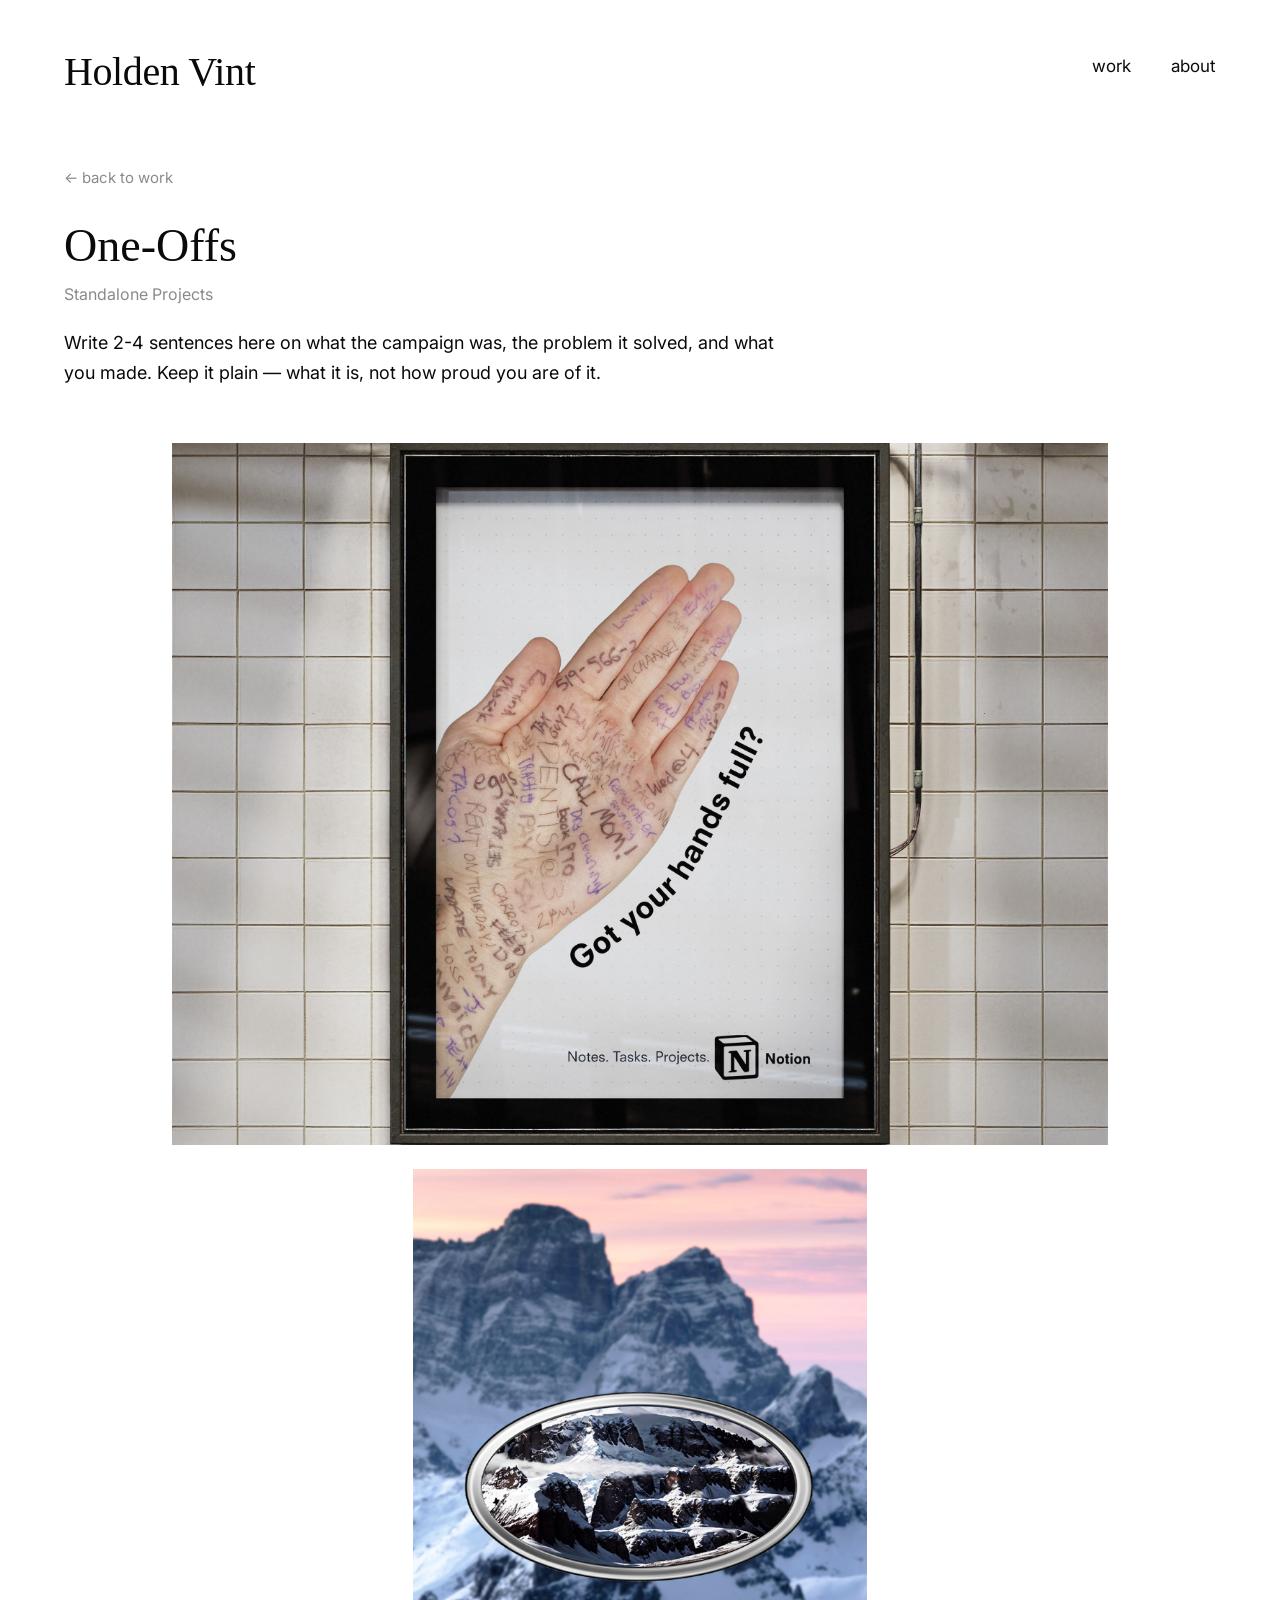
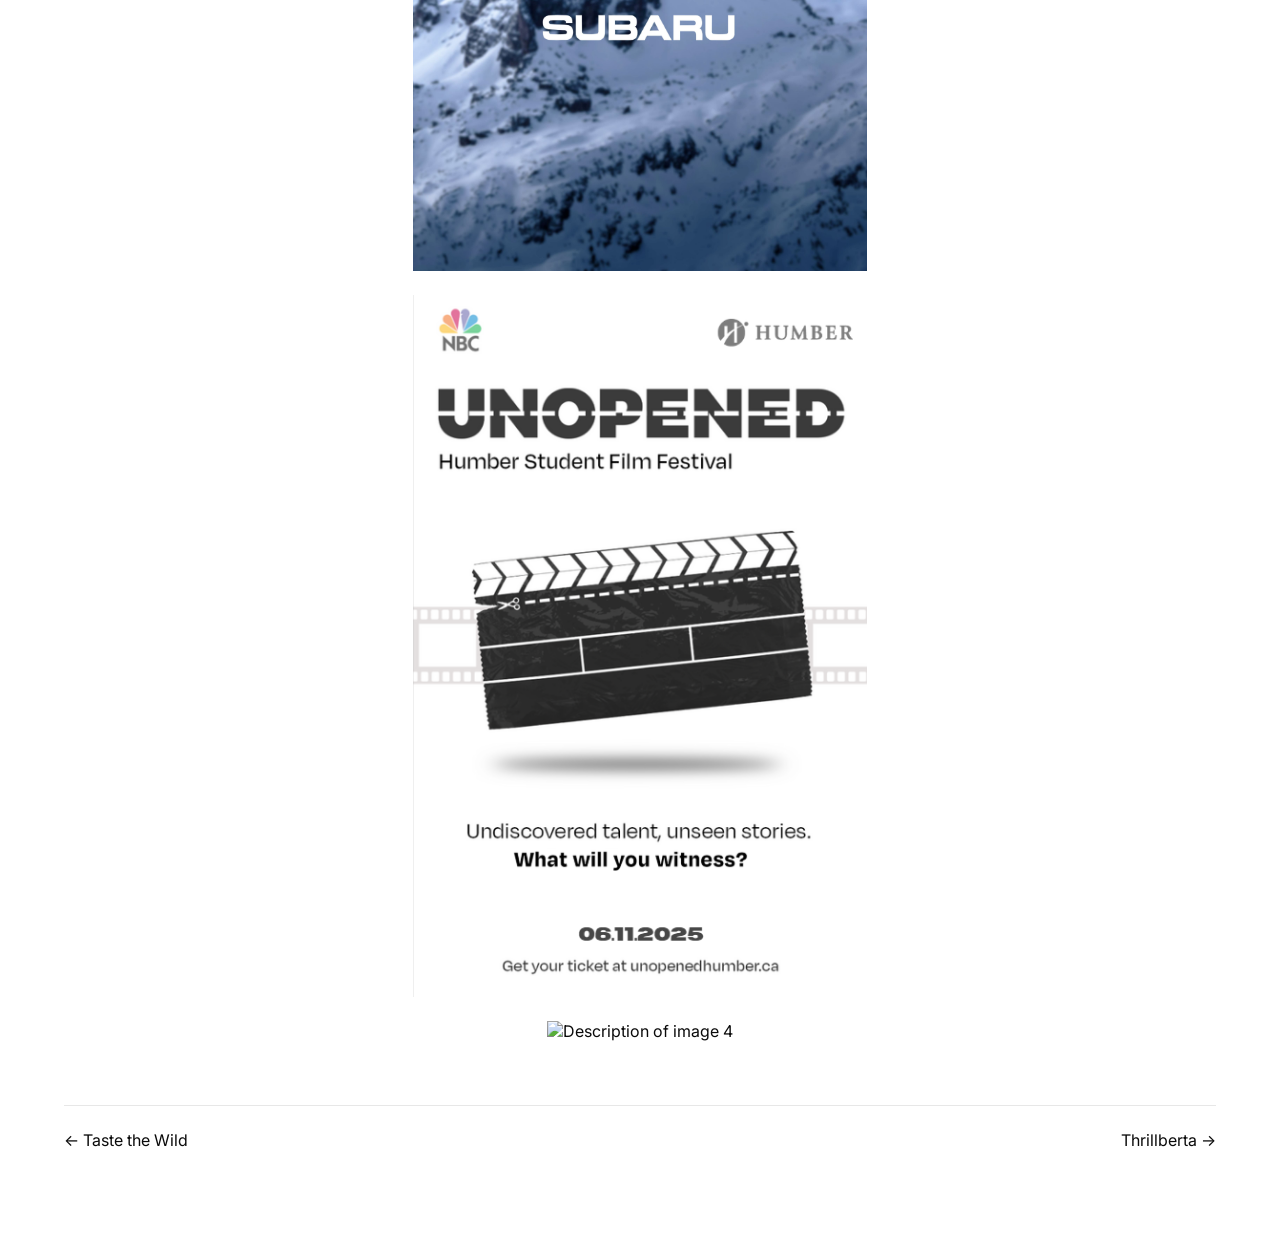
==== projects/one-offs.html @ b05cee5e "add site files" ====
<!DOCTYPE html>
<html lang="en">
<head>
  <meta charset="UTF-8">
  <meta name="viewport" content="width=device-width, initial-scale=1.0">
  <title>Holden Vint — One-Offs</title>
  <link rel="stylesheet" href="../style.css">
</head>
<body>

  <header class="site-header">
<a href="../index.html"><div class="wordmark">Holden Vint</div></a>
    <nav class="site-nav">
      <a href="../index.html">work</a>
      <a href="../about.html">about</a>
    </nav>
  </header>

  <section class="project-header">
    <a class="back-link" href="../index.html">&larr; back to work</a>
    <h1 class="project-title">One-Offs</h1>
    <div class="project-meta">Standalone Projects </div>
<p class="project-description">
  Write 2-4 sentences here on what the campaign was, the problem it solved,
  and what you made. Keep it plain — what it is, not how proud you are of it.
</p>
  </section>

  <!--
    PROJECT MEDIA
    All images/videos for THIS project live in one folder:
      images/one-offs/
    Drop new files straight into that folder, then add a line
    below pointing to them. Filenames only need to be unique
    WITHIN this folder — every project has its own, so
    "01.jpg" in one project never touches "01.jpg" in another.

    Each item is wrapped in a .media-frame div — keep that
    wrapper, it's what keeps tall (portrait) images from
    running off the page. Landscape and portrait images can
    be mixed freely in any order.

    For a video, swap the <img> line for:
      <video src="../images/one-offs/01.mp4" controls></video>
  -->

  <main class="project-media">
    <div class="media-frame">
      <img src="../images/one-offs/01.jpg" alt="Description of image 1">
    </div>
    <div class="media-frame">
      <img src="../images/one-offs/02.jpg" alt="Description of image 2">
    </div>
    <div class="media-frame">
      <img src="../images/one-offs/03.jpg" alt="Description of image 3">
    </div>
    <div class="media-frame">
      <img src="../images/one-offs/04.jpg" alt="Description of image 4">
    </div>
  </main>

  <!--
    PREV / NEXT
    Point these at the actual neighboring project files once you've
    named them. Fine to leave pointing at index.html for now.
  -->
<nav class="project-nav">
    <a href="taste-the-wild.html">&larr; Taste the Wild</a>
    <a href="thrillberta.html">Thrillberta &rarr;</a>
</nav>

</body>
</html>
---- style.css ----
/* =========================================================
   PORTFOLIO STYLESHEET
   This one file controls every page. Edit colors/fonts here
   and it changes everywhere at once.
   ========================================================= */

@import url('https://fonts.googleapis.com/css2?family=Fraunces:ital,wght@0,400;0,500;1,400&family=Inter:wght@400;500&display=swap');

/* ---------------------------------------------------------
   WORDMARK FONT — Gloucester MT Extra Condensed
   This is a licensed Monotype font (it ships with MS Office
   on most Mac/PC installs) — it can't be pulled from a free
   font CDN the way Fraunces/Inter above can.

   If you own it: find the font file on your computer (see
   README.txt for exactly where to look), rename it to
   match one of the filenames below, and drop it in the
   /fonts folder. The site will pick it up automatically —
   nothing else to change.

   Until then, the wordmark falls back to a condensed serif
   that's a reasonable stand-in.
   --------------------------------------------------------- */
@font-face {
  font-family: 'Gloucester MT Extra Condensed';
  src: url('fonts/GloucesterMTExtraCondensed.woff2') format('woff2'),
       url('fonts/GloucesterMTExtraCondensed.ttf') format('truetype'),
       url('fonts/GloucesterMTExtraCondensed.otf') format('opentype');
  font-weight: normal;
  font-style: normal;
  font-display: swap;
}

:root {
  --ink: #0a0a0a;
  --paper: #ffffff;
  --grey: #8a8a8a;
  --line: #e7e7e7;
  --gap: 24px;
  --max-width: 1400px;
}

* { box-sizing: border-box; }

html, body {
  margin: 0;
  padding: 0;
  background: var(--paper);
  color: var(--ink);
  font-family: 'Inter', -apple-system, sans-serif;
}

body {
  padding: 48px 64px 96px;
}

@media (max-width: 700px) {
  body { padding: 28px 20px 64px; }
}

a {
  color: inherit;
  text-decoration: none;
}

/* ---------- Header / Nav ---------- */

.site-header {
  display: flex;
  justify-content: space-between;
  align-items: flex-start;
  max-width: var(--max-width);
  margin: 0 auto 72px;
}

.wordmark {
  font-family: 'Gloucester MT Extra Condensed', 'Bell MT', Georgia, 'Times New Roman', serif;
  font-stretch: condensed;
  font-size: 40px;
  font-weight: 400;
  letter-spacing: -0.01em;
}

.site-nav {
  display: flex;
  gap: 40px;
  font-size: 17px;
  margin-top: 8px;
}

.site-nav a {
  position: relative;
  padding-bottom: 2px;
}

.site-nav a.active::after,
.site-nav a:hover::after {
  content: "";
  position: absolute;
  left: 0;
  bottom: -2px;
  width: 100%;
  height: 1px;
  background: var(--ink);
}

@media (max-width: 700px) {
  .site-header { flex-direction: column; gap: 20px; }
  .site-nav { gap: 24px; }
}

/* ---------- Work grid (index.html) ---------- */

.work-grid {
  max-width: var(--max-width);
  margin: 0 auto;
  display: grid;
  grid-template-columns: 1fr 1fr;
  gap: var(--gap);
}

@media (max-width: 800px) {
  .work-grid { grid-template-columns: 1fr; }
}

.work-tile {
  position: relative;
  display: block;
  aspect-ratio: 3 / 2;
  overflow: hidden;
  background: var(--ink);
}

.work-tile img,
.work-tile video {
  width: 100%;
  height: 100%;
  object-fit: cover;
  display: block;
  transition: transform 0.5s ease;
}

.work-tile:hover img,
.work-tile:hover video {
  transform: scale(1.03);
}

.work-tile .tile-label {
  position: absolute;
  left: 0;
  right: 0;
  bottom: 0;
  padding: 16px 20px;
  display: flex;
  justify-content: space-between;
  align-items: baseline;
  color: #fff;
  font-size: 14px;
  opacity: 0;
  transform: translateY(6px);
  transition: opacity 0.25s ease, transform 0.25s ease;
  background: linear-gradient(to top, rgba(0,0,0,0.55), rgba(0,0,0,0));
}

.work-tile:hover .tile-label {
  opacity: 1;
  transform: translateY(0);
}

.tile-label .tag {
  color: rgba(255,255,255,0.7);
}

/* placeholder look for tiles with no image yet */
.work-tile.placeholder {
  display: flex;
  align-items: center;
  justify-content: center;
}

.work-tile.placeholder .plus {
  color: rgba(255,255,255,0.55);
  font-size: 20px;
}

/* ---------- About page ---------- */

.about-wrap {
  max-width: 720px;
  margin: 0 auto;
}

.about-wrap h1 {
  font-family: 'Gloucester MT Extra Condensed', 'Bell MT', Georgia, 'Times New Roman', serif;
  font-stretch: condensed;
  font-weight: 400;
  font-style: normal;
  font-size: 32px;
  margin-bottom: 24px;
}
.about-wrap p {
  font-size: 18px;
  line-height: 1.65;
  margin-bottom: 24px;
}

.contact-list {
  margin-top: 48px;
  padding-top: 24px;
  border-top: 1px solid var(--line);
  display: flex;
  flex-direction: column;
  gap: 8px;
  font-size: 16px;
}

/* ---------- Project page ---------- */

.project-header {
  max-width: var(--max-width);
  margin: 0 auto 56px;
}

.back-link {
  display: inline-block;
  margin-bottom: 32px;
  font-size: 15px;
  color: var(--grey);
}

.back-link:hover { color: var(--ink); }

.project-title {
  font-family: 'Gloucester MT Extra Condensed', 'Bell MT', Georgia, 'Times New Roman', serif;
  font-stretch: condensed;
  font-size: 46px;
  font-weight: 400;
  margin: 0 0 12px;
}
.project-meta {
  color: var(--grey);
  font-size: 16px;
}

.project-media {
  max-width: var(--max-width);
  margin: 0 auto;
  display: flex;
  flex-direction: column;
  gap: var(--gap);
}

.project-description {
  max-width: 720px;
  font-size: 18px;
  line-height: 1.65;
  margin-top: 24px;
}

/*
  Every image/video sits in a frame capped at 78% of the screen's
  height. Landscape images fill the width as before (just slightly
  reined in); portrait images now stop well short of a full page
  instead of running on for several scrolls. Both are centered.
*/
.media-frame {
  display: flex;
  justify-content: center;
  align-items: center;
  max-height: 78vh;
  background: transparent;
}

.media-frame img,
.media-frame video {
  display: block;
  width: auto;
  height: auto;
  max-width: 100%;
  max-height: 78vh;
  object-fit: contain;
}

.project-nav {
  max-width: var(--max-width);
  margin: 64px auto 0;
  display: flex;
  justify-content: space-between;
  padding-top: 24px;
  border-top: 1px solid var(--line);
  font-size: 16px;
}

.project-nav .disabled {
  color: var(--grey);
  cursor: default;
  pointer-events: none;
}

.about-photo {
  width: 100%;
  max-width: 420px;
  display: block;
  margin: 0 auto 40px;
}
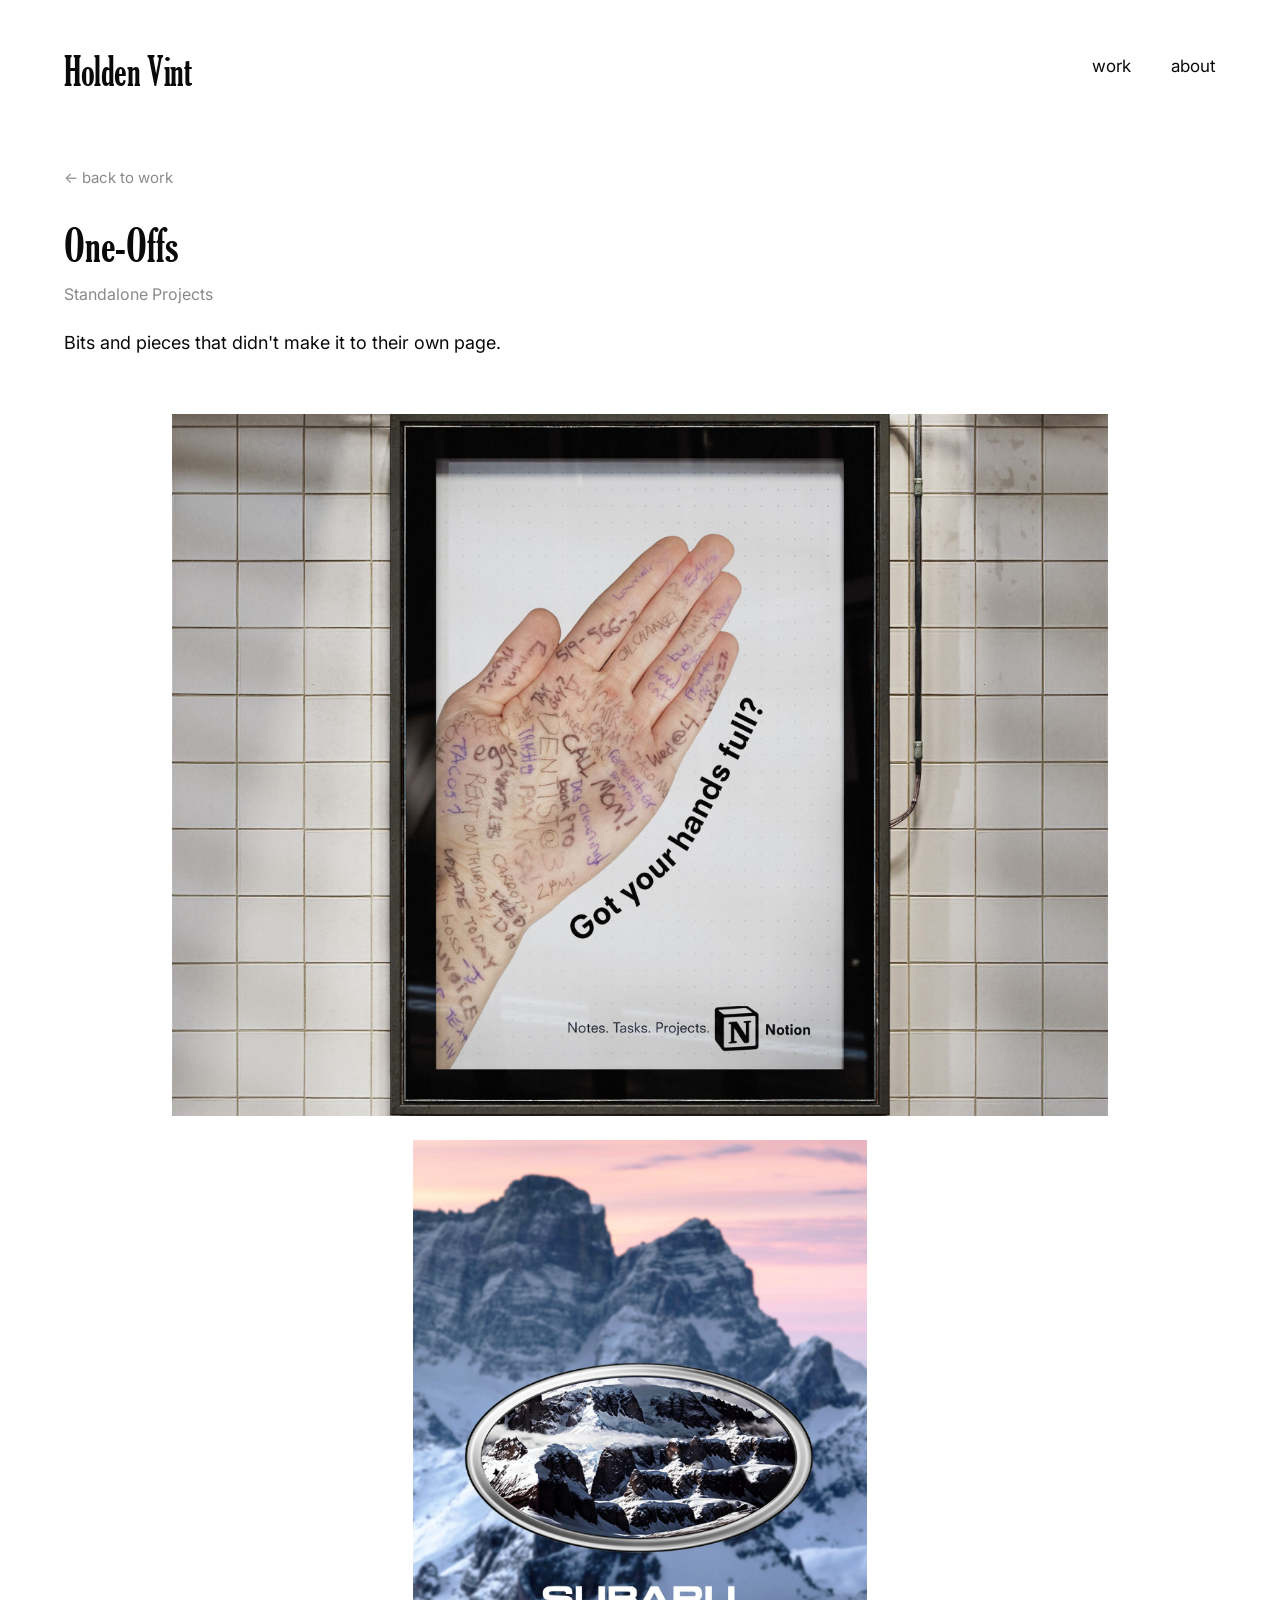
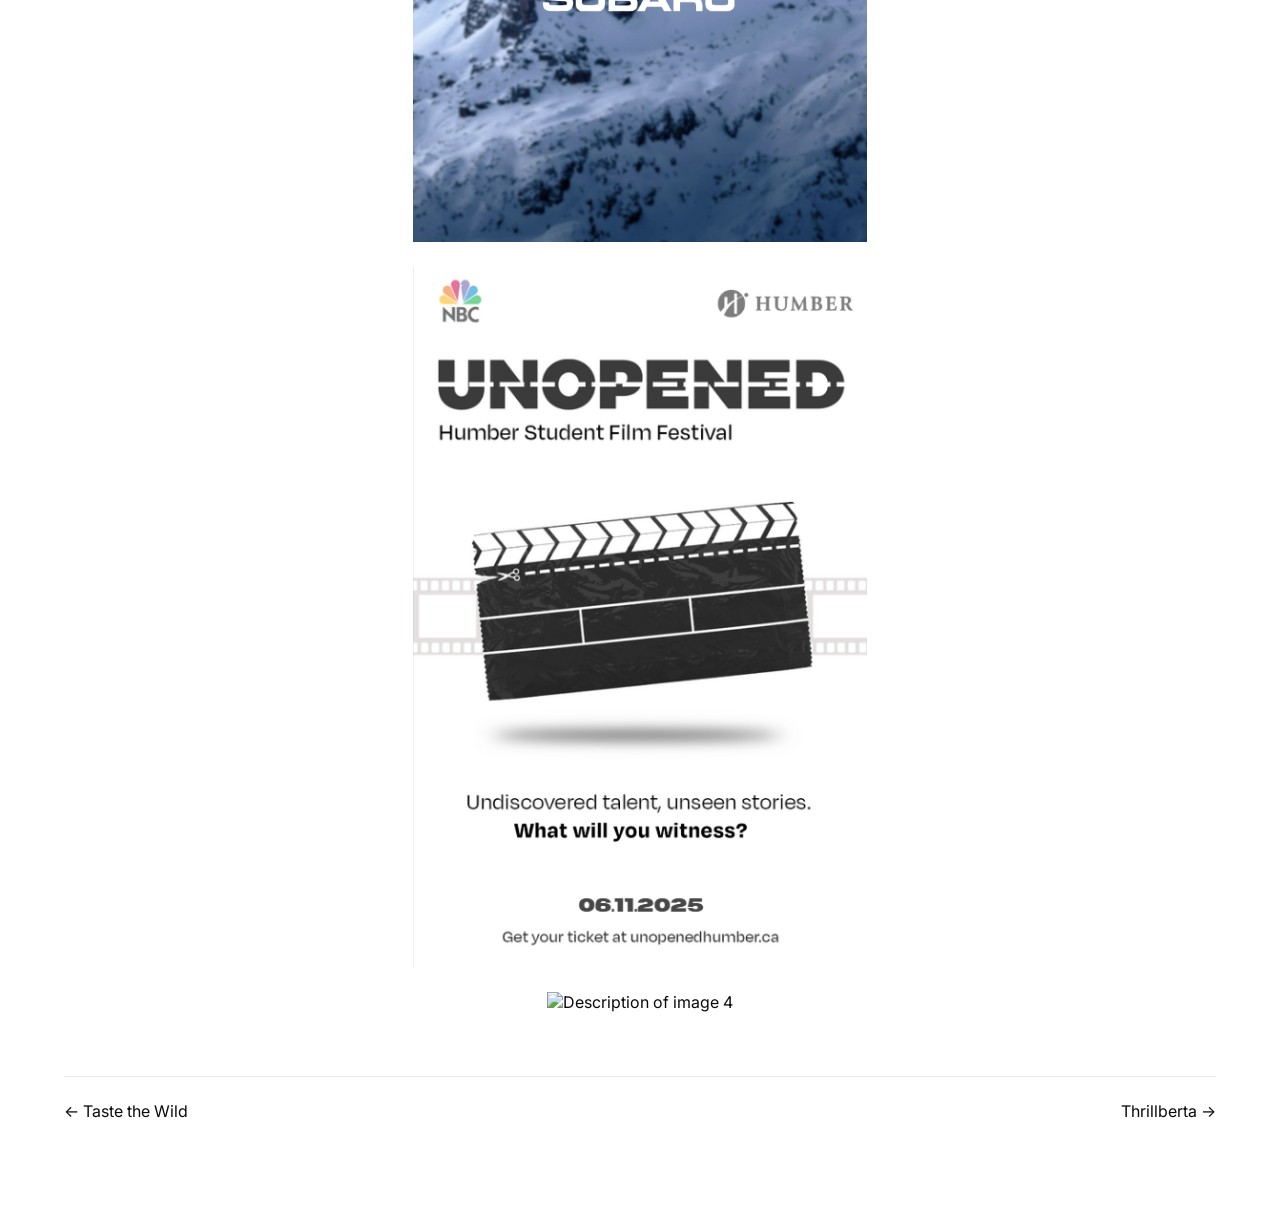
==== commit ecec12e1: "Update one-offs.html" ====
--- a/projects/one-offs.html
+++ b/projects/one-offs.html
@@ -21,8 +21,7 @@
     <h1 class="project-title">One-Offs</h1>
     <div class="project-meta">Standalone Projects </div>
 <p class="project-description">
-  Write 2-4 sentences here on what the campaign was, the problem it solved,
-  and what you made. Keep it plain — what it is, not how proud you are of it.
+  Bits and pieces that didn't make it to their own page.
 </p>
   </section>
 
--- a/style.css
+++ b/style.css
@@ -23,9 +23,7 @@
    --------------------------------------------------------- */
 @font-face {
   font-family: 'Gloucester MT Extra Condensed';
-  src: url('fonts/GloucesterMTExtraCondensed.woff2') format('woff2'),
-       url('fonts/GloucesterMTExtraCondensed.ttf') format('truetype'),
-       url('fonts/GloucesterMTExtraCondensed.otf') format('opentype');
+  src: url('fonts/GloucesterMTExtraCondensed.ttf') format('truetype');
   font-weight: normal;
   font-style: normal;
   font-display: swap;
